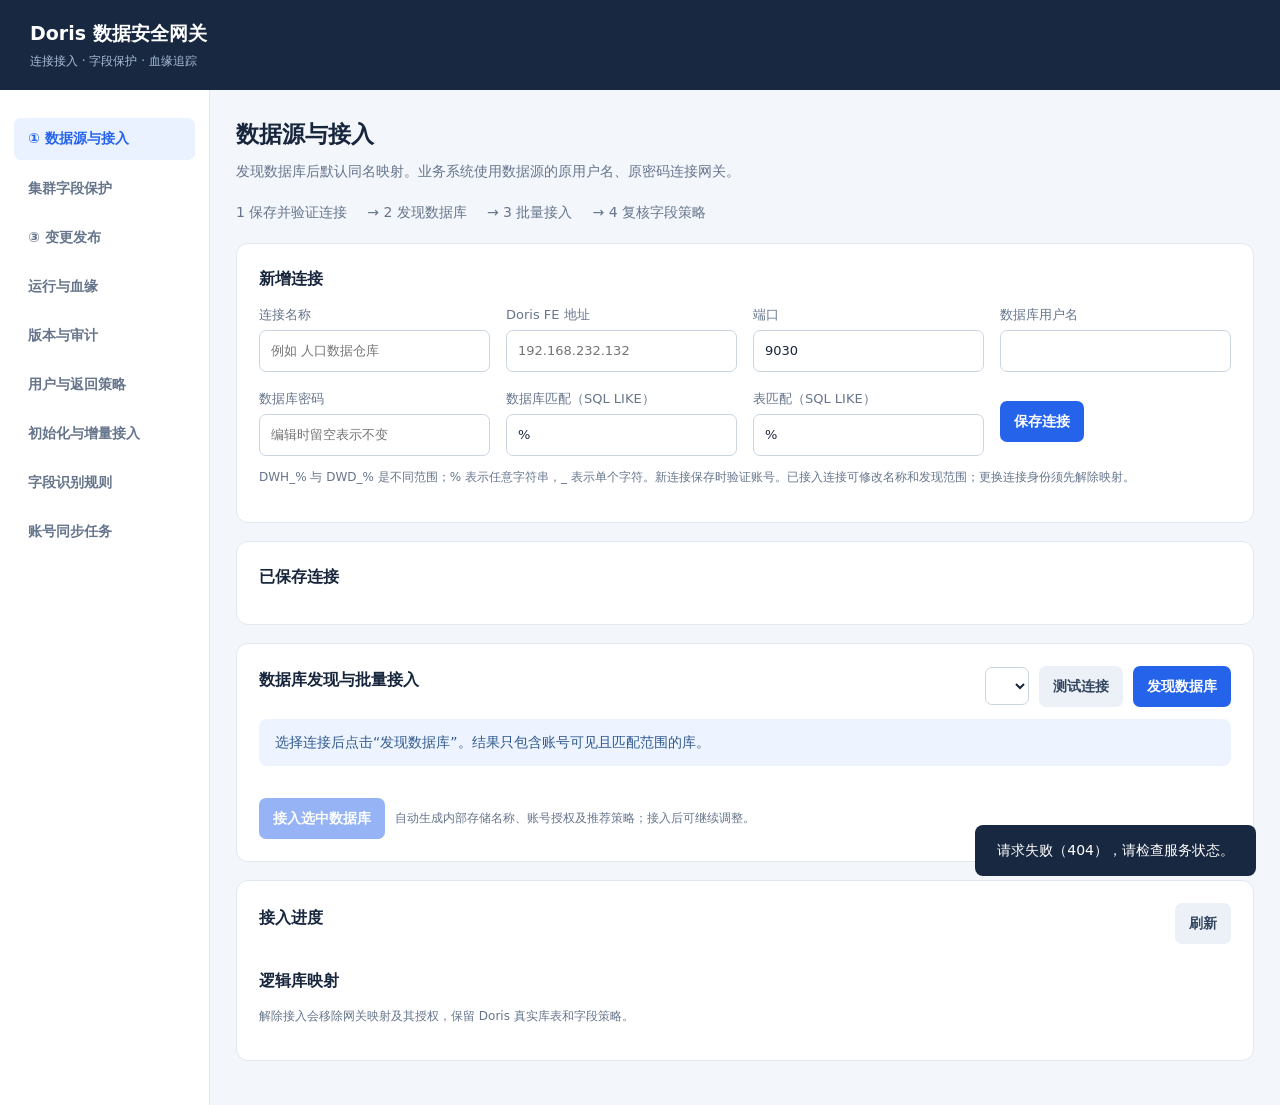
==== admin/src/main/resources/static/index.html @ ba053528 "Initial import: Doris security gateway, admin and platform" ====
<!doctype html><html lang="zh-CN"><head><meta charset="UTF-8"><meta name="viewport" content="width=device-width,initial-scale=1"><title>Doris 数据安全网关</title>
<style>
:root{--blue:#2563eb;--ink:#18263d;--muted:#66758c;--line:#e2e8f0}*{box-sizing:border-box}body{margin:0;font:14px/1.65 system-ui,'Microsoft YaHei',sans-serif;color:var(--ink);background:#f3f6fb}header{background:#172840;color:white;padding:18px 30px;display:flex;justify-content:space-between;align-items:center}h1{font-size:19px;margin:0}h2{font-size:23px;margin:0 0 6px}h3{font-size:16px;margin:0 0 12px}.layout{display:grid;grid-template-columns:210px 1fr;min-height:90vh}nav{background:white;padding:24px 14px;border-right:1px solid var(--line)}nav button{width:100%;text-align:left;margin:4px 0;background:white;color:var(--muted)}nav button.active{background:#eaf1ff;color:var(--blue)}main{padding:26px;min-width:0;max-width:1800px}.page{display:none}.page.active{display:block}.card{background:white;border:1px solid var(--line);border-radius:12px;padding:22px;margin:18px 0}.muted{color:var(--muted)}.toolbar,.actions{display:flex;gap:10px;align-items:center;flex-wrap:wrap}.toolbar{justify-content:space-between}.grid{display:grid;grid-template-columns:repeat(4,minmax(130px,1fr));gap:16px}label{display:block;color:var(--muted);font-size:13px}input,select{padding:9px 11px;border:1px solid #cbd5e1;border-radius:7px;font:inherit;background:white;color:var(--ink);max-width:100%}label input{display:block;width:100%;margin-top:5px}input[type=checkbox]{width:16px;height:16px;display:inline;vertical-align:middle}button{border:0;border-radius:7px;padding:9px 14px;cursor:pointer;background:#ecf1f8;color:#34465f;font:inherit;font-weight:600}button.primary{background:var(--blue);color:white}button.danger{color:#b42318;background:#fff0ee}button:disabled{opacity:.48;cursor:not-allowed}.table-wrap{overflow:auto}table{border-collapse:collapse;width:100%;font-size:13px}th{background:#f7f9fc;color:var(--muted);text-align:left;font-weight:600;white-space:nowrap}td,th{padding:12px;border-bottom:1px solid var(--line);vertical-align:top}td{max-width:370px;overflow-wrap:anywhere}.tag{display:inline-block;padding:2px 9px;border-radius:20px;background:#eef2f7;color:#59677b;font-size:12px;white-space:nowrap}.tag.ok{background:#e7f7ee;color:#16764a}.tag.bad{background:#ffedea;color:#b42318}.notice{padding:12px 16px;border-radius:8px;background:#edf4ff;color:#315a90;margin:12px 0}.notice.error{background:#fff0ed;color:#9b2c20}.steps{display:flex;gap:20px;flex-wrap:wrap;margin-top:18px;color:var(--muted)}.empty{padding:25px;text-align:center;color:var(--muted)}.small{font-size:12px}.db-list{display:flex;gap:12px;flex-wrap:wrap;margin:16px 0}.db-choice{border:1px solid var(--line);border-radius:8px;padding:10px 14px;display:inline-flex;gap:9px;align-items:center;color:var(--ink)}dialog{border:0;border-radius:14px;box-shadow:0 20px 70px #0004;padding:26px;max-width:620px;width:90%}dialog::backdrop{background:#15223866}#toast{position:fixed;bottom:24px;right:24px;background:#172840;color:white;border-radius:8px;padding:14px 22px;display:none;z-index:20}details{margin-top:12px}pre{background:#f7f9fc;padding:14px;border:1px solid var(--line);border-radius:8px;white-space:pre-wrap;font-size:12px}.version{font-size:12px;color:#a9bdd9}@media(max-width:950px){.layout{grid-template-columns:1fr}nav{display:flex;overflow:auto;padding:8px}nav button{white-space:nowrap;width:auto}.grid{grid-template-columns:1fr 1fr}main{padding:15px}}
</style></head><body>
<header><div><h1>Doris 数据安全网关</h1><span class="version">连接接入 · 字段保护 · 血缘追踪</span></div><span id="version" class="version"></span></header>
<div class="layout"><nav><button class="active" data-page="sources">① 数据源与接入</button><button data-page="columns">② 全局字段保护</button><button data-page="publish">③ 变更发布</button><button data-page="lineage">运行与血缘</button><button data-page="history">版本与审计</button><button data-page="accounts">用户与返回策略</button></nav><main><div id="error" class="notice error" hidden></div>
<section id="sources" class="page active"><h2>数据源与接入</h2><div class="muted">发现数据库后默认同名映射。业务系统使用数据源的原用户名、原密码连接网关。</div><div class="steps"><span>1 保存并验证连接</span><span>→ 2 发现数据库</span><span>→ 3 批量接入</span><span>→ 4 复核字段策略</span></div>
<div class="card"><div class="toolbar"><h3 id="formTitle">新增连接</h3><button id="cancelEdit" hidden onclick="resetForm()">取消编辑</button></div><div class="grid">
<label>连接名称<input id="sourceName" placeholder="例如 人口数据仓库"></label><label>Doris FE 地址<input id="sourceHost" placeholder="192.168.232.132"></label><label>端口<input id="sourcePort" type="number" value="9030"></label><label>数据库用户名<input id="sourceUser" autocomplete="off"></label><label>数据库密码<input id="sourcePassword" type="password" autocomplete="new-password" placeholder="编辑时留空表示不变"></label><label>数据库匹配（SQL LIKE）<input id="databasePattern" value="DWH_%"></label><label>表匹配（SQL LIKE）<input id="tablePattern" value="%"></label><div class="actions"><button class="primary" onclick="saveSource(this)">保存连接</button></div></div><p class="muted small">DWH_% 与 DWD_% 是不同范围；% 表示任意字符串，_ 表示单个字符。新连接保存时验证账号。已接入连接可修改名称和发现范围；更换连接身份须先解除映射。</p></div>
<div class="card"><h3>已保存连接</h3><div id="sourceList" class="table-wrap"></div></div>
<div class="card"><div class="toolbar"><h3>数据库发现与批量接入</h3><div class="actions"><select id="sourceSelect" onchange="sourceChanged()"></select><button onclick="testSource(this)">测试连接</button><button class="primary" onclick="discover(this)">发现数据库</button></div></div><div id="discoveryHint" class="notice">选择连接后点击“发现数据库”。结果只包含账号可见且匹配范围的库。</div><div id="databaseChoices" class="db-list"></div><div class="actions"><button id="onboardButton" class="primary" disabled onclick="onboard(this)">接入选中数据库</button><span class="muted small">自动生成内部存储名称、账号授权及推荐策略；接入后可继续调整。</span></div></div>
<div class="card"><div class="toolbar"><h3>接入进度</h3><button onclick="run(this,loadOnboarding)">刷新</button></div><div id="jobs" class="table-wrap"></div><h3 style="margin-top:24px">逻辑库映射</h3><p class="muted small">解除接入会移除网关映射及其授权，保留 Doris 真实库表和字段策略。</p><div id="mappings" class="table-wrap"></div></div></section>
<section id="columns" class="page"><h2>全局字段保护</h2><div class="muted">这里配置所有用户共享的基础保护规则。用户明文例外请到“用户与返回策略”设置。</div><div class="card"><div class="actions"><select id="columnSource" onchange="loadColumns().catch(error)"></select><input id="databaseFilter" placeholder="数据库（可留空）"><input id="columnQuery" placeholder="字段、表或注释"><button onclick="run(this,loadColumns)">查询</button><select id="policySelect"></select><button class="primary" onclick="assign(this)">应用到选中字段</button><button onclick="recommend(this)">确认推荐策略</button></div><p id="columnHint" class="notice"></p><div id="columnTable" class="table-wrap"></div></div></section>
<section id="publish" class="page"><h2>变更发布</h2><div class="muted">选择已接入成功的数据库，预览变更后发布。</div><div class="card"><div class="actions"><select id="publishDatabase" onchange="previewData=null"></select><button onclick="preview(this)">预览变更</button><button class="primary" onclick="publish(this)">确认发布</button></div><div id="changePreview" class="notice">请先预览变更。</div></div></section>
<section id="lineage" class="page"><h2>运行与血缘</h2><div class="muted">按数据库检查对象及同步任务。SHOW 和 information_schema 按约定不进行过滤。</div><div class="card"><div class="actions"><select id="lineageDatabase" onchange="loadLineage().catch(error)"></select><select id="lineageStatus" onchange="loadLineage().catch(error)"><option value="">全部状态</option><option value="FAILED">只看失败</option><option value="UNMANAGED">待纳管</option><option value="ACTIVE">可访问</option></select><button onclick="run(this,loadLineage)">刷新</button></div><div id="lineageHint" class="notice"></div><h3>受管对象</h3><div id="managedObjects" class="table-wrap"></div><h3 style="margin-top:24px">SQL 同步任务</h3><div id="managedExecutions" class="table-wrap"></div></div><div class="card"><h3>字段血缘事件</h3><div id="lineageEvents" class="table-wrap"></div><div id="lineageEdges" class="table-wrap"></div></div></section>
<section id="history" class="page"><h2>版本与审计</h2><div class="card"><div class="toolbar"><h3>策略版本</h3><button onclick="run(this,loadHistory)">刷新</button></div><div id="versionList" class="table-wrap"></div></div><div class="card"><h3>操作记录</h3><div id="auditList" class="table-wrap"></div></div></section>
<section id="accounts" class="page"><h2>用户与返回策略</h2><p class="muted">Doris 决定访问权限；这里配置当前用户看到的内容。全局字段标签与血缘由所有账号共享。</p><div class="card"><h3>数据库账号关联</h3><div id="accountLinks" class="table-wrap"></div><div id="permissionState" class="table-wrap"></div><div id="accountObjectAccess" class="table-wrap"></div></div><div class="card"><h3>用户返回策略</h3><div class="actions"><select id="policyUser" onchange="loadUserDatabases()"></select><select id="policyDatabase" onchange="loadUserRules().catch(error)"></select><select id="policyTarget"><option value="*">全部敏感字段</option></select><select id="policyLabel"></select><select id="policyAction"><option value="MASK">脱敏 / 加密</option><option value="CLEAR">允许明文</option><option value="DENY">拒绝返回</option></select><select id="userAlgorithm"></select><button class="primary" onclick="saveUserRule(this)">保存并生效</button></div><p class="notice">精确字段策略优先于敏感类型策略。未设置用户策略时沿用全局保护规则。保存后从后续查询生效。</p><div id="userRules" class="table-wrap"></div></div></section></main></div><div id="toast"></div><dialog id="confirmation"><h3 id="confirmTitle"></h3><p id="confirmBody"></p><div class="actions" style="justify-content:flex-end"><button id="confirmNo">取消</button><button class="primary" id="confirmYes">确认</button></div></dialog>
<script>
const $=id=>document.getElementById(id),esc=x=>String(x??'').replace(/[&<>"']/g,c=>({'&':'&amp;','<':'&lt;','>':'&gt;','"':'&quot;',"'":'&#39;'}[c]));
let bindings=[],sources=[],mappings=[],policies=[],editing=null,discovered=[],previewData=null,pollTimer;
const names={ALLOWED:'允许',DENIED:'拒绝',UNKNOWN:'待确认',STALE:'待刷新',CLEAR:'明文',MASK:'脱敏/加密',DENY:'拒绝返回',SELECT_PRIV:'查询',LOAD_PRIV:'数据写入',ALTER_PRIV:'修改结构',CREATE_PRIV:'创建',DROP_PRIV:'删除对象',VISIBILITY:'目录可见性',ACTIVE:'可访问',FAILED:'失败待处理',SYNCING:'同步中',PREPARED:'执行中',UNMANAGED:'待纳管',DRIFTED:'结构已变化',DROPPED:'已删除',COMMITTED:'已完成',ABORTED:'已中止',SUCCEEDED:'接入成功',QUEUED:'排队中',RUNNING:'执行中',PUBLISHED:'已发布',ROLLED_BACK:'已回滚'};
const tag=s=>'<span class="tag '+(['ACTIVE','COMMITTED','SUCCEEDED','PUBLISHED'].includes(s)?'ok':s==='FAILED'?'bad':'')+'">'+esc(names[s]||s)+'</span>';
const time=s=>s?new Date(s).toLocaleString('zh-CN',{hour12:false}):'',arg=s=>esc(JSON.stringify(s));
let platformSessionPromise;
const clusterId=new URLSearchParams(location.search).get('cluster');
async function api(url,options={}){let headers={'Content-Type':'application/json'};if(location.pathname.startsWith('/console/')){if(!clusterId||!/^[a-f0-9-]{36}$/.test(clusterId))throw Error('请从集群列表进入，不允许使用默认集群回退。');if(!platformSessionPromise)platformSessionPromise=fetch('/api/session',{cache:'no-store'}).then(r=>r.json());const s=await platformSessionPromise;if(!s.authenticated){location.replace('/login.html');throw Error('请重新登录')}headers[s.csrfHeader]=s.csrf;url='/api/clusters/'+clusterId+'/relay'+url;}const r=await fetch(url,{...options,headers:{...headers,...options.headers}});if(r.status===401&&clusterId){location.replace('/login.html');throw Error('登录已过期')}const b=await r.json().catch(()=>({}));if(!r.ok)throw Error(b.message||'请求失败（'+r.status+'），请检查服务状态。');return b}
function error(e){$('error').textContent=e.message||e;$('error').hidden=false;window.scrollTo({top:0,behavior:'smooth'})}
function notify(s){$('toast').textContent=s;$('toast').style.display='block';setTimeout(()=>$('toast').style.display='none',4500)}
async function run(b,fn){if(b.disabled)return;b.disabled=true;b.dataset.busy='true';$('error').hidden=true;const old=b.textContent;b.textContent='处理中…';try{await fn()}catch(e){error(e)}finally{delete b.dataset.busy;b.disabled=false;b.textContent=old;if(b.id==='onboardButton')updateOnboardButton()}}
function confirmAction(title,body){return new Promise(resolve=>{const d=$('confirmation');$('confirmTitle').textContent=title;$('confirmBody').textContent=body;const end=v=>{d.close();resolve(v)};$('confirmNo').onclick=()=>end(false);$('confirmYes').onclick=()=>end(true);d.oncancel=()=>resolve(false);d.showModal()})}
function page(id){document.querySelectorAll('.page').forEach(x=>x.classList.toggle('active',x.id===id));document.querySelectorAll('nav button').forEach(x=>x.classList.toggle('active',x.dataset.page===id));$('error').hidden=true;({sources:loadOnboarding,columns:loadColumns,publish:loadOnboarding,lineage:loadLineage,history:loadHistory,accounts:loadAccountPage}[id])().catch(error)}
document.querySelectorAll('nav button').forEach(b=>b.onclick=()=>page(b.dataset.page));
function options(id,values){const old=$(id).value;$(id).innerHTML=values;if([...$(id).options].some(o=>o.value===old))$(id).value=old}
function cellText(key,value){
 if(key==='operation')return ({CREATE:'创建用户',GRANT:'授权',REVOKE:'撤权',PASSWORD:'修改密码',DROP:'删除用户'})[value]||value;
 if(['recommendedPolicy','assignedPolicy','inheritedPolicy','policyId','sensitiveType'].includes(key)){
  if(value==null||value==='')return key==='recommendedPolicy'?'未匹配推荐策略':'未配置';
  if(value==='NONE')return key==='recommendedPolicy'?'未匹配推荐策略':'不处理';
  return policies.find(p=>p.id===value)?.name||'未知策略（'+value+'）';
 }
 if(key==='matchKind')return ({EXACT:'精确匹配',PREFIX:'前缀匹配',SUFFIX:'后缀匹配'})[value]||value;
 if(key==='enabled')return value?'已启用':'已停用';
 return names[value]||value;
}
function table(rows,cols,action){if(!rows.length)return '<div class="empty">当前筛选下没有记录。</div>';return '<table><thead><tr>'+cols.map(c=>'<th>'+c[1]+'</th>').join('')+(action?'<th>操作</th>':'')+'</tr></thead><tbody>'+rows.map(r=>'<tr>'+cols.map(c=>'<td>'+(c[0]==='status'?tag(r[c[0]]):c[0].endsWith('At')?time(r[c[0]]):esc(cellText(c[0],r[c[0]])))+'</td>').join('')+(action?'<td><div class="actions">'+action(r)+'</div></td>':'')+'</tr>').join('')+'</tbody></table>'}
async function loadSources(){sources=await api('/api/connections');const opts=sources.map(s=>'<option value="'+s.id+'">#'+s.id+' '+esc(s.name)+' · '+esc(s.username)+'@'+esc(s.host)+'</option>').join('');options('sourceSelect',opts);options('columnSource',opts);$('sourceList').innerHTML=table(sources,[['id','编号'],['name','名称'],['host','地址'],['port','端口'],['username','账号'],['databasePattern','库范围'],['tablePattern','表范围']],s=>'<button onclick="editSource('+s.id+')">编辑</button><button onclick="chooseSource('+s.id+')">接入数据库</button><button class="danger" onclick="deleteSource(this,'+s.id+')">删除</button>');await loadOnboarding()}
function resetForm(){editing=null;$('formTitle').textContent='新增连接';$('cancelEdit').hidden=true;['sourceName','sourceHost','sourceUser','sourcePassword'].forEach(id=>$(id).value='');$('sourcePort').value=9030;$('databasePattern').value='DWH_%';$('tablePattern').value='%'}
function editSource(id){const s=sources.find(s=>s.id===id);editing=id;$('formTitle').textContent='编辑连接 #'+id;$('cancelEdit').hidden=false;Object.entries({sourceName:'name',sourceHost:'host',sourcePort:'port',sourceUser:'username',databasePattern:'databasePattern',tablePattern:'tablePattern'}).forEach(([id,k])=>$(id).value=s[k]);$('sourcePassword').value='';window.scrollTo({top:0,behavior:'smooth'})}
async function saveSource(b){await run(b,async()=>{const data={name:$('sourceName').value.trim(),host:$('sourceHost').value.trim(),port:+$('sourcePort').value,username:$('sourceUser').value.trim(),password:$('sourcePassword').value,databasePattern:$('databasePattern').value,tablePattern:$('tablePattern').value};if(!data.name||!data.host||!data.username||(!editing&&!data.password))throw Error('请填写连接名称、地址、账号和密码。');const id=editing;const result=await api('/api/connections'+(id?'/'+id:''),{method:id?'PUT':'POST',body:JSON.stringify(data)});resetForm();await loadSources();$('sourceSelect').value=id||result.id;sourceChanged();notify('连接已保存，下一步发现数据库。')})}
async function deleteSource(b,id){if(!await confirmAction('删除连接','删除连接 #'+id+' 及其未接入元数据，不删除 Doris 真实库表。有逻辑库依赖时须先解除映射。'))return;await run(b,async()=>{await api('/api/connections/'+id,{method:'DELETE'});await loadSources();sourceChanged();notify('连接已删除')})}
function chooseSource(id){$('sourceSelect').value=id;sourceChanged();$('databaseChoices').scrollIntoView({behavior:'smooth'})}
function sourceChanged(){discovered=[];$('databaseChoices').innerHTML='';$('onboardButton').disabled=true;$('discoveryHint').textContent='请点击“发现数据库”；接入 DWH_ 库时，请检查连接范围不是 DWD_。';loadOnboarding().catch(error)}
async function testSource(b){await run(b,async()=>{if(!$('sourceSelect').value)throw Error('请先保存连接');await api('/api/connections/'+$('sourceSelect').value+'/test',{method:'POST'});notify('Doris 连接成功')})}
async function discover(b){await run(b,async()=>{const id=+$('sourceSelect').value;if(!id)throw Error('请先保存连接');discovered=await api('/api/connections/'+id+'/databases');$('discoveryHint').textContent=discovered.length?'发现 '+discovered.length+' 个数据库，默认全选尚未接入的库。':'没有匹配数据库，请检查 DWH_/DWD_ 前缀、匹配规则和账号权限。';renderChoices()})}
function updateOnboardButton(){$('onboardButton').disabled=$('onboardButton').dataset.busy==='true'||!document.querySelector('.db-check:checked:not(:disabled)')}
function renderChoices(){const id=+$('sourceSelect').value,previous=new Map([...document.querySelectorAll('.db-check')].map(x=>[x.value,x.checked]));$('databaseChoices').innerHTML=discovered.map(db=>{const m=mappings.find(m=>m.logicalName===db),ready=bindings.some(b=>b.connectionId===id&&b.logicalName===db&&b.status==='ACTIVE'),running=m&&m.status==='SYNCING',conflict=false;return '<label class="db-choice"><input class="db-check" onchange="updateOnboardButton()" type="checkbox" value="'+esc(db)+'" '+(ready||running||conflict?'disabled':previous.get(db)===false?'':'checked')+'>'+esc(db)+(ready?tag('ACTIVE'):running?tag('SYNCING'):m&&m.status==='ACTIVE'?'（关联当前账号）':'')+'</label>'}).join('');updateOnboardButton()}
async function onboard(b){await run(b,async()=>{const databases=[...document.querySelectorAll('.db-check:checked:not(:disabled)')].map(x=>x.value);if(!databases.length)throw Error('请选择待接入的数据库');if(!await confirmAction('批量接入','接入 '+databases.length+' 个数据库，自动创建同名网关账号、映射库表并应用推荐脱敏策略。完成后请复核字段策略。'))return;await api('/api/connections/'+$('sourceSelect').value+'/onboard',{method:'POST',body:JSON.stringify({databases})});await loadOnboarding();notify('任务已提交，可在下方查看进度')})}
async function retry(b,id,db){await run(b,async()=>{try{await api('/api/connections/'+id+'/onboard',{method:'POST',body:JSON.stringify({databases:[db]})})}finally{await loadOnboarding()}})}
async function detach(b,db){if(!await confirmAction('解除网关接入','解除 '+db+' 的逻辑库映射及访问授权，业务系统将无法再通过网关访问此库。Doris 真实库表保留。'))return;await run(b,async()=>{await api('/api/logical-databases/'+encodeURIComponent(db),{method:'DELETE'});await loadOnboarding();notify('映射已解除，真实库表未删除')})}
async function loadOnboarding(){const [all,jobs,links]=await Promise.all([api('/api/logical-databases'),api('/api/onboarding/jobs'),api('/api/account-bindings')]);mappings=all;bindings=links;const id=+$('sourceSelect').value;$('mappings').innerHTML=table(all.filter(m=>m.connectionId===id),[['logicalName','数据库'],['status','状态'],['message','说明'],['updatedAt','更新时间']],m=>(m.status==='FAILED'?'<button onclick="retry(this,'+m.connectionId+','+arg(m.physicalDatabase)+')">重试接入</button>':'')+'<button class="danger" '+(m.status==='SYNCING'?'disabled':'')+' onclick="detach(this,'+arg(m.logicalName)+')">解除接入</button>');$('jobs').innerHTML=table(jobs.filter(j=>j.connectionId===id).slice(0,30),[['databaseName','数据库'],['status','状态'],['stage','阶段'],['message','处理指引']]);options('publishDatabase',all.filter(m=>m.status==='ACTIVE').map(m=>'<option>'+esc(m.logicalName)+'</option>').join(''));options('lineageDatabase',all.map(m=>'<option>'+esc(m.logicalName)+'</option>').join(''));clearTimeout(pollTimer);if(jobs.some(j=>['RUNNING','QUEUED'].includes(j.status)))pollTimer=setTimeout(()=>loadOnboarding().catch(error),2500);if(discovered.length)renderChoices()}
function policyName(id){return policies.find(p=>p.id===id)?.name||'不处理'}
async function loadColumns(){const id=+$('columnSource').value;if(!id)return;$('columnHint').textContent=mappings.some(m=>m.connectionId===id&&m.status==='ACTIVE')?'修改后进入变更发布页面生效。':'当前连接尚无成功接入的库，请先完成接入。';const rows=await api('/api/columns?'+new URLSearchParams({connectionId:id,database:$('databaseFilter').value,q:$('columnQuery').value}));$('columnTable').innerHTML='<table><thead><tr><th><input type="checkbox" onchange="document.querySelectorAll(\'.column-check\').forEach(x=>x.checked=this.checked)"></th><th>库</th><th>表</th><th>字段</th><th>推荐</th><th>已确认</th></tr></thead><tbody>'+rows.map(r=>'<tr><td><input class="column-check" type="checkbox" value="'+r.id+'"></td><td>'+esc(r.databaseName)+'</td><td>'+esc(r.tableName)+'</td><td>'+esc(r.columnName)+'</td><td>'+esc(policyName(r.recommendedPolicy))+'</td><td>'+esc(policyName(r.assignedPolicy))+'</td></tr>').join('')+'</tbody></table>'}
async function assign(b){await run(b,async()=>{const ids=[...document.querySelectorAll('.column-check:checked')].map(x=>+x.value);if(!ids.length)throw Error('请先勾选字段');await api('/api/assignments/batch',{method:'POST',body:JSON.stringify({ids,policyId:$('policySelect').value})});await loadColumns();notify('字段策略已保存，请发布')})}
async function recommend(b){await run(b,async()=>{await api('/api/connections/'+$('columnSource').value+'/confirm-recommendations',{method:'POST'});await loadColumns();notify('推荐已确认，请发布')})}
async function preview(b){await run(b,async()=>{const db=$('publishDatabase').value;if(!db)throw Error('尚无已接入数据库');previewData=await api('/api/changes?database='+encodeURIComponent(db));$('changePreview').innerHTML='当前 '+previewData.current.length+' 条规则，目标 '+previewData.desired.length+' 条规则，共 '+previewData.statements.length+' 条变更。<details><summary>查看技术详情</summary><pre>'+esc(previewData.statements.join('\n'))+'</pre></details>'})}
async function publish(b){await run(b,async()=>{if(!previewData)throw Error('请先预览变更');if(!await confirmAction('发布策略','将预览规则发布到 '+$('publishDatabase').value+'？'))return;await api('/api/publish',{method:'POST',body:JSON.stringify({database:$('publishDatabase').value})});previewData=null;$('changePreview').textContent='发布并验证成功。';notify('发布完成')})}
async function loadLineage(){await loadOnboarding();const db=$('lineageDatabase').value,m=mappings.find(m=>m.logicalName===db);if(!m){$('lineageHint').textContent='请先接入数据库';return}$('lineageHint').textContent=m.status==='ACTIVE'?'当前库可访问。待纳管/结构变化对象需批准；同步失败先修复原因，再重试。':'该库接入未成功：'+m.message+'。请返回数据源页面重试接入，当前还不能正常生成业务血缘。';const [objects,tasks,events]=await Promise.all([api('/api/managed-objects'),api('/api/managed-executions'),api('/api/lineage/events')]);const s=$('lineageStatus').value;
$('managedObjects').innerHTML=table(objects.filter(o=>o.connectionId===m.connectionId&&o.databaseName===m.physicalDatabase&&(!s||o.status===s)),[['tableName','对象'],['status','状态'],['lastError','说明']],r=>['UNMANAGED','DRIFTED'].includes(r.status)?'<button '+(m.status!=='ACTIVE'?'disabled':'')+' onclick="approve(this,'+r.id+')">批准并同步</button>':r.status==='FAILED'?'查看下方失败同步任务':'');
$('managedExecutions').innerHTML=table(tasks.filter(t=>t.logicalDatabase===db&&(!s||t.status===s)),[['targetTable','目标表'],['statementType','操作'],['status','状态'],['message','原因/结果']],r=>r.status==='FAILED'?'<button onclick="reconcile(this,'+arg(r.executionId)+')">重试同步</button>':'');$('lineageEvents').innerHTML=table(events.filter(e=>e.logicalDatabase===db),[['createdAt','时间'],['statementType','SQL 类型'],['eventType','事件']],r=>'<button onclick="edges(this,'+arg(r.eventId)+')">查看来源</button>');$('lineageEdges').innerHTML=''}
async function approve(b,id){if(!await confirmAction('批准纳管','刷新元数据并发布策略，成功后允许查询该表。'))return;await run(b,async()=>{await api('/api/managed-objects/'+id+'/approve',{method:'POST'});await loadLineage()})}
async function reconcile(b,id){await run(b,async()=>{await api('/api/managed-executions/'+id+'/reconcile',{method:'POST'});await loadLineage();notify('同步恢复完成')})}
async function edges(b,id){await run(b,async()=>{$('lineageEdges').innerHTML=table(await api('/api/lineage/events/'+id+'/edges'),[['sourceDatabase','源库'],['sourceTable','源表'],['sourceColumn','源字段'],['targetTable','目标'],['targetColumn','目标字段'],['inheritedPolicy','继承策略']])})}
async function loadHistory(){const [v,a]=await Promise.all([api('/api/versions'),api('/api/audit')]);$('versionList').innerHTML=table(v,[['id','版本'],['databaseName','数据库'],['status','状态'],['message','说明'],['createdAt','时间']],r=>'<button onclick="rollback(this,'+r.id+')">回滚</button>');$('auditList').innerHTML=table(a,[['action','操作'],['detail','详情'],['createdAt','时间']])}
async function rollback(b,id){if(!await confirmAction('回滚生效策略','恢复到版本 '+id+' 发布前的生效快照。当前草稿不会被覆盖；以后点击发布仍会使用当前草稿。是否继续？'))return;await run(b,async()=>{const r=await api('/api/versions/'+id+'/rollback',{method:'POST'});notify(r.message||'生效策略已回滚，草稿保持不变');await loadHistory()})}
async function loadAccountPage(){await loadOnboarding();$('accountLinks').innerHTML=table(bindings,[['username','用户'],['connectionName','连接'],['logicalName','逻辑库'],['status','状态']],r=>'<button onclick="refreshPermissions(this,'+r.connectionId+')">刷新权限</button><button onclick="showAccountAccess(this,'+r.connectionId+')">查看库表权限</button><button onclick="unlinkAccount(this,'+r.connectionId+','+arg(r.logicalName)+')">解除账号关联</button>');$('permissionState').innerHTML=table(await api('/api/permission-snapshots'),[['connectionId','连接编号'],['matchedIdentity','Doris 实际身份'],['status','同步状态'],['message','说明'],['updatedAt','更新时间']]);options('policyUser',[...new Set(bindings.filter(b=>b.status==='ACTIVE').map(b=>b.username))].map(u=>'<option>'+esc(u)+'</option>').join(''));$('policyLabel').innerHTML='<option value="*">全部敏感类型</option>'+policies.map(p=>'<option value="'+esc(p.id)+'">'+esc(p.name)+'</option>').join('');$('userAlgorithm').innerHTML=policies.map(p=>'<option value="'+esc(p.id)+'">'+esc(p.name)+'</option>').join('');loadUserDatabases()}
function loadUserDatabases(){options('policyDatabase',[...new Set(bindings.filter(b=>b.username===$('policyUser').value&&b.status==='ACTIVE').map(b=>b.logicalName))].map(d=>'<option>'+esc(d)+'</option>').join(''));loadUserRules().catch(error)}
async function loadUserRules(){const db=$('policyDatabase').value,user=$('policyUser').value;if(!db||!user)return;const m=mappings.find(m=>m.logicalName===db);const columns=await api('/api/columns?'+new URLSearchParams({connectionId:m.connectionId,database:m.physicalDatabase}));$('policyTarget').innerHTML='<option value="*">按敏感类型（覆盖继承的新表字段）</option>'+columns.map(c=>'<option value="'+esc(JSON.stringify([c.tableName,c.columnName]))+'">'+esc(c.tableName+'.'+c.columnName)+'</option>').join('');$('userRules').innerHTML=table(await api('/api/user-output-policies?'+new URLSearchParams({username:user,database:db})),[['tableName','表'],['columnName','字段'],['sensitiveType','敏感类型'],['action','动作'],['policyId','算法']],r=>'<button onclick="removeUserRule(this,'+r.id+')">删除策略</button>')}
async function saveUserRule(b){await run(b,async()=>{const target=$('policyTarget').value==='*'?['*','*']:JSON.parse($('policyTarget').value);await api('/api/user-output-policies',{method:'POST',body:JSON.stringify({username:$('policyUser').value,logicalName:$('policyDatabase').value,tableName:target[0],columnName:target[1],sensitiveType:$('policyLabel').value,action:$('policyAction').value,policyId:$('userAlgorithm').value})});await loadUserRules();notify('用户策略已保存，后续查询生效')})}
async function removeUserRule(b,id){await run(b,async()=>{await api('/api/user-output-policies/'+id,{method:'DELETE'});await loadUserRules()})}
async function showAccountAccess(b,id){await run(b,async()=>{$('accountObjectAccess').innerHTML=table(await api('/api/connections/'+id+'/access'),[['databaseName','数据库'],['tableName','表'],['privilege','操作权限'],['state','映射状态'],['evidence','依据'],['updatedAt','更新时间']])})}
async function refreshPermissions(b,id){await run(b,async()=>{await api('/api/connections/'+id+'/refresh-permissions',{method:'POST'});await loadAccountPage()})}
async function unlinkAccount(b,id,db){if(!await confirmAction('解除账号关联','解除当前账号对 '+db+' 的网关关联；保留 Doris 授权和其他账号关联。'))return;await run(b,async()=>{await api('/api/connections/'+id+'/bindings/'+encodeURIComponent(db),{method:'DELETE'});await loadAccountPage()})}
(async()=>{try{const h=await api('/api/health');$('version').textContent='版本 '+h.version;policies=await api('/api/policies');$('policySelect').innerHTML='<option value="NONE">不处理</option>'+policies.map(p=>'<option value="'+esc(p.id)+'">'+esc(p.name)+'</option>').join('');await loadSources()}catch(e){error(e)}})();
</script><script src="cluster-ui.js"></script></body></html>
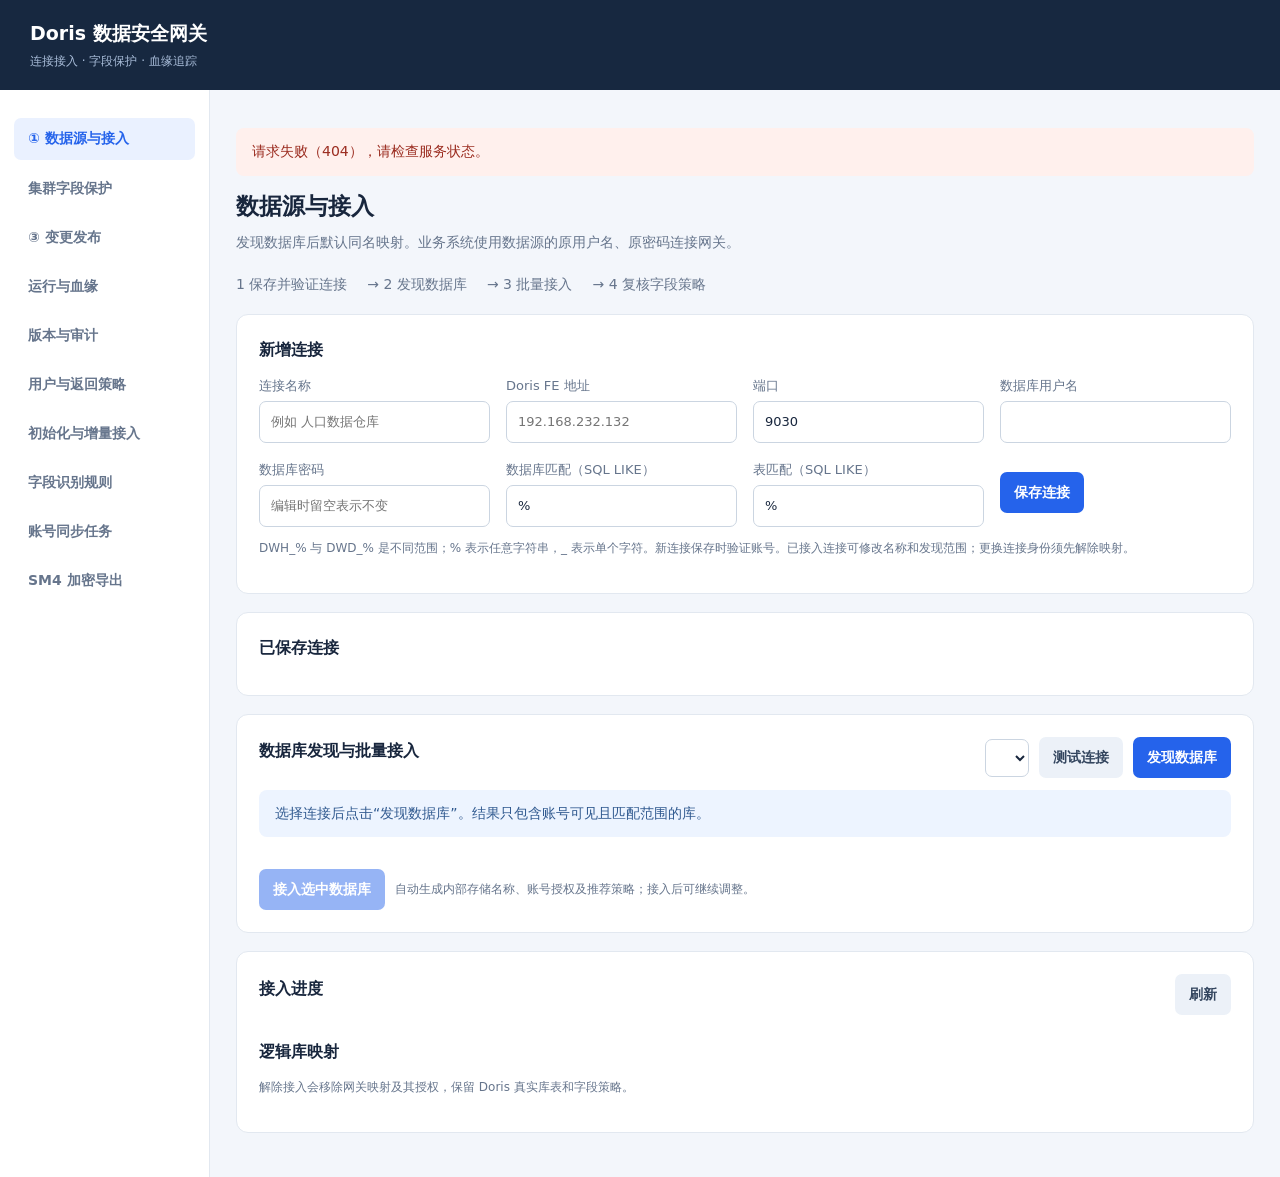
==== commit dab9223b: "Update gateway implementation" ====
--- a/admin/src/main/resources/static/index.html
+++ b/admin/src/main/resources/static/index.html
@@ -81,4 +81,4 @@
 async function refreshPermissions(b,id){await run(b,async()=>{await api('/api/connections/'+id+'/refresh-permissions',{method:'POST'});await loadAccountPage()})}
 async function unlinkAccount(b,id,db){if(!await confirmAction('解除账号关联','解除当前账号对 '+db+' 的网关关联；保留 Doris 授权和其他账号关联。'))return;await run(b,async()=>{await api('/api/connections/'+id+'/bindings/'+encodeURIComponent(db),{method:'DELETE'});await loadAccountPage()})}
 (async()=>{try{const h=await api('/api/health');$('version').textContent='版本 '+h.version;policies=await api('/api/policies');$('policySelect').innerHTML='<option value="NONE">不处理</option>'+policies.map(p=>'<option value="'+esc(p.id)+'">'+esc(p.name)+'</option>').join('');await loadSources()}catch(e){error(e)}})();
-</script><script src="cluster-ui.js"></script></body></html>
+</script><script src="cluster-ui.js"></script><script src="sm4-export-ui.js"></script></body></html>
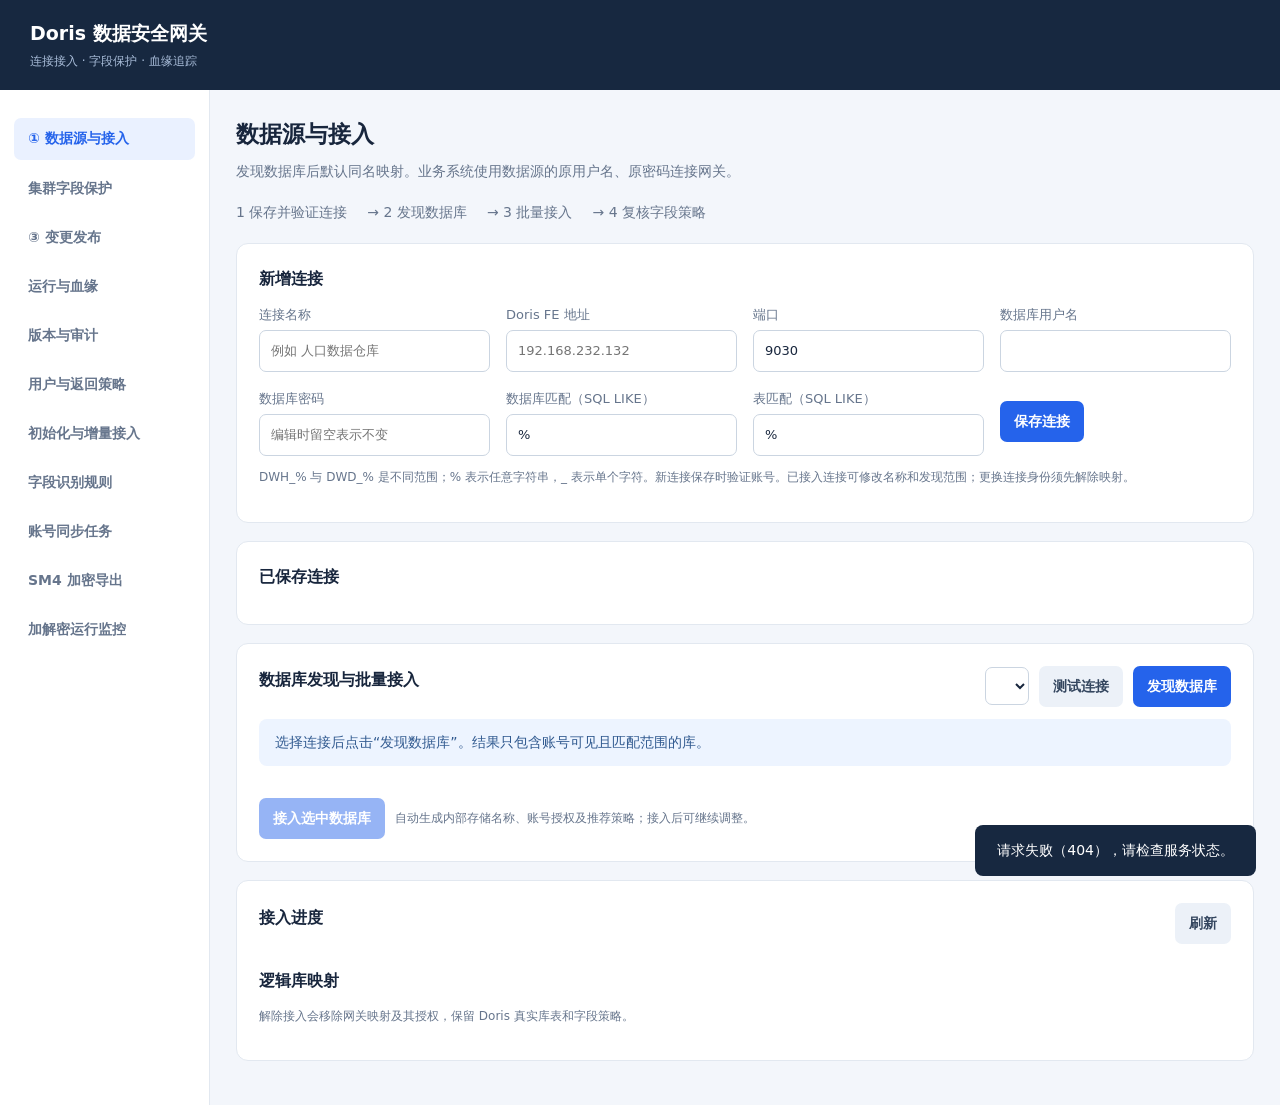
==== commit 6d7de961: "Merge editable SM4 CSV and integrate bounded crypto observability" ====
--- a/admin/src/main/resources/static/index.html
+++ b/admin/src/main/resources/static/index.html
@@ -81,4 +81,4 @@
 async function refreshPermissions(b,id){await run(b,async()=>{await api('/api/connections/'+id+'/refresh-permissions',{method:'POST'});await loadAccountPage()})}
 async function unlinkAccount(b,id,db){if(!await confirmAction('解除账号关联','解除当前账号对 '+db+' 的网关关联；保留 Doris 授权和其他账号关联。'))return;await run(b,async()=>{await api('/api/connections/'+id+'/bindings/'+encodeURIComponent(db),{method:'DELETE'});await loadAccountPage()})}
 (async()=>{try{const h=await api('/api/health');$('version').textContent='版本 '+h.version;policies=await api('/api/policies');$('policySelect').innerHTML='<option value="NONE">不处理</option>'+policies.map(p=>'<option value="'+esc(p.id)+'">'+esc(p.name)+'</option>').join('');await loadSources()}catch(e){error(e)}})();
-</script><script src="cluster-ui.js"></script><script src="sm4-export-ui.js"></script></body></html>
+</script><script src="cluster-ui.js"></script><script src="sm4-export-ui.js"></script><script src="observability-ui.js"></script></body></html>
